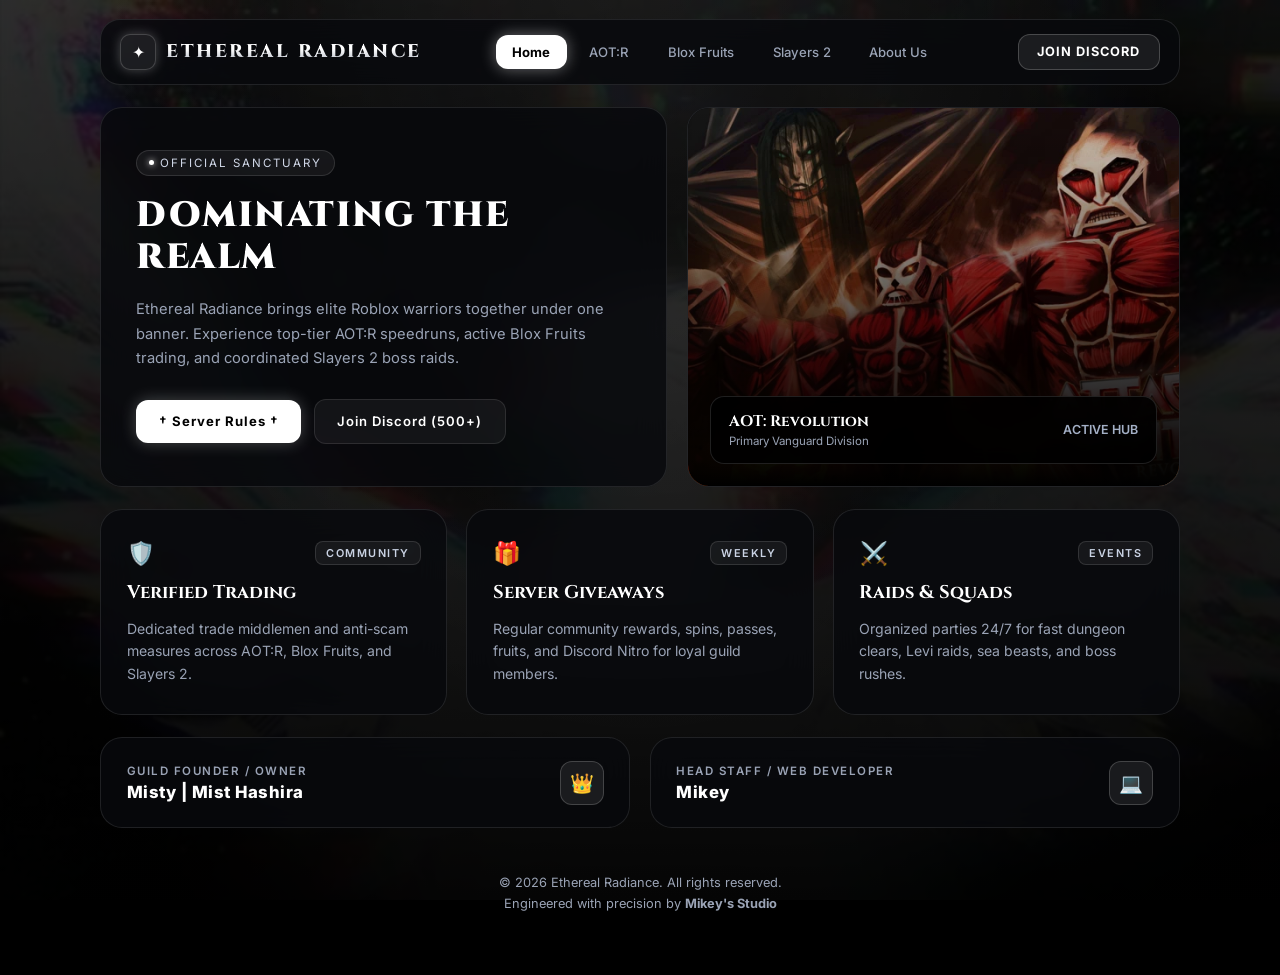
==== index.html @ 4329088b "Add files via upload" ====
<!DOCTYPE html>
<html lang="en">
<head>
  <meta charset="UTF-8">
  <meta name="viewport" content="width=device-width, initial-scale=1.0">
  <title>Ethereal Radiance | Official Community Hub</title>
  <link rel="preconnect" href="https://fonts.googleapis.com">
  <link rel="preconnect" href="https://fonts.gstatic.com" crossorigin>
  <link href="https://fonts.googleapis.com/css2?family=Cinzel:wght@600;700;900&family=Inter:wght@300;400;500;600;700&display=swap" rel="stylesheet">
  <link rel="stylesheet" href="style.css">
</head>
<body>

  <div class="wrapper">
    <!-- Navbar -->
    <nav>
      <a href="index.html" class="brand">
        <div class="brand-icon">✦</div>
        <div class="brand-title">ETHEREAL RADIANCE</div>
      </a>

      <div class="nav-links">
        <a href="index.html" class="nav-link active">Home</a>
        <a href="aotr.html" class="nav-link">AOT:R</a>
        <a href="bloxfruits.html" class="nav-link">Blox Fruits</a>
        <a href="slayer2.html" class="nav-link">Slayers 2</a>
        <a href="about.html" class="nav-link">About Us</a>
      </div>

      <a href="https://discord.gg/2vvDxJYGn" target="_blank" class="nav-cta">JOIN DISCORD</a>
    </nav>

    <!-- Bento Hero -->
    <div class="hero-bento">
      <div class="card hero-content">
        <div class="hero-tag"><span></span> Official Sanctuary</div>
        <h1 class="hero-title">Dominating The Realm</h1>
        <p class="hero-desc">
          Ethereal Radiance brings elite Roblox warriors together under one banner. Experience top-tier AOT:R speedruns, active Blox Fruits trading, and coordinated Slayers 2 boss raids.
        </p>

        <div class="btn-row">
          <button class="btn-primary" onclick="openModal('rulesModal')">† Server Rules †</button>
          <a href="https://discord.gg/2vvDxJYGn" target="_blank" class="btn-glass">Join Discord (500+)</a>
        </div>
      </div>

      <div class="card hero-visual">
        <img src="aotr.jpg" alt="AOT:R Preview" class="hero-img">
        <div class="hero-gradient"></div>
        <div class="visual-footer">
          <div>
            <div class="visual-badge-title">AOT: Revolution</div>
            <div class="visual-badge-sub">Primary Vanguard Division</div>
          </div>
          <span style="font-size: 0.78rem; font-weight: 600; color: #a4b0c6;">ACTIVE HUB</span>
        </div>
      </div>
    </div>

    <!-- Feature Bento Grid -->
    <div class="bottom-bento">
      <div class="card feature-card">
        <div class="feature-head">
          <span style="font-size: 1.4rem;">🛡️</span>
          <span class="feature-badge">COMMUNITY</span>
        </div>
        <h3 class="feature-title">Verified Trading</h3>
        <p class="feature-desc">Dedicated trade middlemen and anti-scam measures across AOT:R, Blox Fruits, and Slayers 2.</p>
      </div>

      <div class="card feature-card">
        <div class="feature-head">
          <span style="font-size: 1.4rem;">🎁</span>
          <span class="feature-badge">WEEKLY</span>
        </div>
        <h3 class="feature-title">Server Giveaways</h3>
        <p class="feature-desc">Regular community rewards, spins, passes, fruits, and Discord Nitro for loyal guild members.</p>
      </div>

      <div class="card feature-card">
        <div class="feature-head">
          <span style="font-size: 1.4rem;">⚔️</span>
          <span class="feature-badge">EVENTS</span>
        </div>
        <h3 class="feature-title">Raids & Squads</h3>
        <p class="feature-desc">Organized parties 24/7 for fast dungeon clears, Levi raids, sea beasts, and boss rushes.</p>
      </div>
    </div>

    <!-- Leadership Row -->
    <div class="staff-row">
      <div class="card staff-box">
        <div class="staff-info">
          <div class="staff-role">Guild Founder / Owner</div>
          <div class="staff-name">Misty | Mist Hashira</div>
        </div>
        <div class="staff-avatar">👑</div>
      </div>

      <div class="card staff-box">
        <div class="staff-info">
          <div class="staff-role">Head Staff / Web Developer</div>
          <div class="staff-name">Mikey</div>
        </div>
        <div class="staff-avatar">💻</div>
      </div>
    </div>

    <footer>
      <p>© 2026 Ethereal Radiance. All rights reserved.</p>
      <p style="margin-top: 6px;">Engineered with precision by <strong>Mikey's Studio</strong></p>
    </footer>
  </div>

  <!-- General Rules Modal -->
  <div class="modal-overlay" id="rulesModal">
    <div class="modal-box">
      <div class="modal-header">
        <div class="modal-title">Official Server Rules</div>
        <button class="modal-close" onclick="closeModal('rulesModal')">&times;</button>
      </div>
      
      <div class="rule-sec">
        <div class="rule-title">General Conduct</div>
        <ul class="rule-list">
          <li><span>»</span> Respect all members.</li>
          <li><span>»</span> No harassment or discrimination.</li>
          <li><span>»</span> Avoid unnecessary drama.</li>
        </ul>
      </div>

      <div class="rule-sec">
        <div class="rule-title">No Spam & Content</div>
        <ul class="rule-list">
          <li><span>»</span> No message flooding or excessive caps/emojis.</li>
          <li><span>»</span> No spam pings.</li>
          <li><span>»</span> Keep content appropriate (No NSFW).</li>
          <li><span>»</span> Follow Discord Terms of Service.</li>
        </ul>
      </div>

      <div class="rule-sec">
        <div class="rule-title">Server Etiquette & Safety</div>
        <ul class="rule-list">
          <li><span>»</span> No unauthorized advertising or unsolicited DM ads.</li>
          <li><span>»</span> No @everyone / @here abuse.</li>
          <li><span>»</span> Respect staff instructions and moderation.</li>
          <li><span>»</span> No scams, fraud, or impersonation. Keep trades honest.</li>
          <li><span>»</span> Do not leak personal info or share private messages without permission.</li>
        </ul>
      </div>
    </div>
  </div>

  <script>
    function openModal(id) { document.getElementById(id).classList.add('active'); }
    function closeModal(id) { document.getElementById(id).classList.remove('active'); }
    window.onclick = function(e) {
      if (e.target.classList.contains('modal-overlay')) {
        closeModal('rulesModal');
      }
    };
  </script>
</body>
</html>
---- style.css ----
:root {
  --bg: #000000;
  --card-bg: rgba(8, 9, 13, 0.82);
  --card-border: rgba(255, 255, 255, 0.1);
  --card-border-hover: rgba(255, 255, 255, 0.3);
  --text-muted: #9aa3b5;
  --glow: rgba(255, 255, 255, 0.25);
}

* {
  margin: 0;
  padding: 0;
  box-sizing: border-box;
  font-family: 'Inter', sans-serif;
}

body {
  background-color: var(--bg);
  background-image: 
    radial-gradient(ellipse at 50% -10%, rgba(255, 255, 255, 0.08) 0%, transparent 60%),
    linear-gradient(180deg, rgba(0, 0, 0, 0.82), rgba(0, 0, 0, 0.98)),
    url('bg.jpg');
  background-size: cover;
  background-position: center top;
  background-attachment: fixed;
  color: #ffffff;
  min-height: 100vh;
  display: flex;
  flex-direction: column;
  align-items: center;
  padding: 1.2rem 1rem 3.5rem;
  overflow-x: hidden;
}

.wrapper {
  width: 100%;
  max-width: 1080px;
  display: flex;
  flex-direction: column;
  gap: 1.4rem;
}

nav {
  width: 100%;
  background: var(--card-bg);
  border: 1px solid var(--card-border);
  backdrop-filter: blur(16px);
  -webkit-backdrop-filter: blur(16px);
  border-radius: 20px;
  padding: 0.85rem 1.2rem;
  display: flex;
  align-items: center;
  justify-content: space-between;
  gap: 1rem;
  flex-wrap: wrap;
}

.brand {
  display: flex;
  align-items: center;
  gap: 10px;
  text-decoration: none;
}

.brand-icon {
  width: 36px;
  height: 36px;
  border-radius: 10px;
  background: rgba(255, 255, 255, 0.08);
  border: 1px solid rgba(255, 255, 255, 0.18);
  display: grid;
  place-items: center;
  font-size: 1rem;
  box-shadow: 0 0 12px var(--glow);
  color: #fff;
}

.brand-title {
  font-family: 'Cinzel', serif;
  font-size: 1.15rem;
  font-weight: 800;
  letter-spacing: 2.5px;
  background: linear-gradient(180deg, #fff 40%, #a4abb8 100%);
  -webkit-background-clip: text;
  -webkit-text-fill-color: transparent;
}

.nav-links {
  display: flex;
  align-items: center;
  gap: 0.4rem;
  flex-wrap: wrap;
}

.nav-link {
  background: transparent;
  border: 1px solid transparent;
  color: var(--text-muted);
  padding: 0.5rem 0.95rem;
  border-radius: 12px;
  font-size: 0.82rem;
  font-weight: 500;
  text-decoration: none;
  transition: all 0.25s ease;
}

.nav-link:hover {
  color: #fff;
  background: rgba(255, 255, 255, 0.05);
}

.nav-link.active {
  background: #ffffff;
  color: #000000;
  font-weight: 700;
  box-shadow: 0 0 16px rgba(255, 255, 255, 0.4);
}

.nav-cta {
  background: rgba(255, 255, 255, 0.08);
  color: #fff;
  border: 1px solid rgba(255, 255, 255, 0.2);
  padding: 0.6rem 1.15rem;
  border-radius: 12px;
  font-size: 0.8rem;
  font-weight: 700;
  text-decoration: none;
  letter-spacing: 1px;
  transition: all 0.25s ease;
}

.nav-cta:hover {
  background: #ffffff;
  color: #000000;
  box-shadow: 0 0 20px rgba(255, 255, 255, 0.5);
}

.hero-bento {
  display: grid;
  grid-template-columns: 1.15fr 1fr;
  gap: 1.2rem;
}

@media (max-width: 820px) {
  .hero-bento {
    grid-template-columns: 1fr;
  }
}

.card {
  background: var(--card-bg);
  border: 1px solid var(--card-border);
  border-radius: 22px;
  backdrop-filter: blur(16px);
  -webkit-backdrop-filter: blur(16px);
  position: relative;
  overflow: hidden;
  transition: border-color 0.3s ease;
}

.card:hover {
  border-color: var(--card-border-hover);
}

.hero-content {
  padding: 2.2rem;
  display: flex;
  flex-direction: column;
  justify-content: center;
  gap: 1.2rem;
  min-height: 380px;
}

.hero-tag {
  align-self: flex-start;
  display: inline-flex;
  align-items: center;
  gap: 6px;
  font-size: 0.72rem;
  text-transform: uppercase;
  letter-spacing: 2px;
  padding: 5px 12px;
  border-radius: 999px;
  background: rgba(255, 255, 255, 0.06);
  border: 1px solid rgba(255, 255, 255, 0.12);
  color: #d1d8e8;
}

.hero-tag span {
  width: 5px;
  height: 5px;
  background: #fff;
  border-radius: 50%;
  box-shadow: 0 0 6px #fff;
}

.hero-title {
  font-family: 'Cinzel', serif;
  font-size: 2.2rem;
  line-height: 1.18;
  font-weight: 900;
  letter-spacing: 1.5px;
  text-transform: uppercase;
}

.hero-desc {
  font-size: 0.92rem;
  color: var(--text-muted);
  line-height: 1.65;
  max-width: 480px;
}

.btn-row {
  display: flex;
  align-items: center;
  gap: 0.8rem;
  flex-wrap: wrap;
  margin-top: 0.6rem;
}

.btn-primary {
  background: #ffffff;
  color: #000000;
  border: none;
  padding: 0.85rem 1.4rem;
  border-radius: 12px;
  font-weight: 700;
  font-size: 0.82rem;
  letter-spacing: 1px;
  cursor: pointer;
  text-decoration: none;
  display: inline-block;
  transition: all 0.25s ease;
  box-shadow: 0 0 16px rgba(255, 255, 255, 0.25);
}

.btn-primary:hover {
  box-shadow: 0 0 24px rgba(255, 255, 255, 0.5);
  transform: translateY(-2px);
}

.btn-glass {
  background: rgba(255, 255, 255, 0.05);
  color: #ffffff;
  border: 1px solid var(--card-border);
  padding: 0.85rem 1.4rem;
  border-radius: 12px;
  font-weight: 600;
  font-size: 0.82rem;
  letter-spacing: 1px;
  cursor: pointer;
  text-decoration: none;
  display: inline-block;
  transition: all 0.25s ease;
}

.btn-glass:hover {
  background: rgba(255, 255, 255, 0.1);
  border-color: rgba(255, 255, 255, 0.3);
}

.hero-visual {
  min-height: 380px;
  position: relative;
  display: flex;
  align-items: flex-end;
  padding: 1.4rem;
}

.hero-img {
  position: absolute;
  inset: 0;
  width: 100%;
  height: 100%;
  object-fit: cover;
  object-position: center;
}

.hero-gradient {
  position: absolute;
  inset: 0;
  background: linear-gradient(180deg, rgba(0,0,0,0.05) 0%, rgba(0,0,0,0.75) 65%, #000000 100%);
  z-index: 1;
}

.visual-footer {
  position: relative;
  z-index: 2;
  width: 100%;
  display: flex;
  justify-content: space-between;
  align-items: center;
  background: rgba(0, 0, 0, 0.88);
  backdrop-filter: blur(12px);
  padding: 0.9rem 1.1rem;
  border-radius: 14px;
  border: 1px solid rgba(255, 255, 255, 0.12);
}

.visual-badge-title {
  font-family: 'Cinzel', serif;
  font-size: 0.95rem;
  font-weight: 700;
  color: #ffffff;
}

.visual-badge-sub {
  font-size: 0.72rem;
  color: var(--text-muted);
  margin-top: 2px;
}

.bottom-bento {
  display: grid;
  grid-template-columns: repeat(3, 1fr);
  gap: 1.2rem;
}

@media (max-width: 820px) {
  .bottom-bento {
    grid-template-columns: 1fr;
  }
}

.feature-card {
  padding: 1.8rem 1.6rem;
  display: flex;
  flex-direction: column;
  gap: 0.8rem;
}

.feature-head {
  display: flex;
  justify-content: space-between;
  align-items: center;
}

.feature-badge {
  font-size: 0.68rem;
  letter-spacing: 1.5px;
  padding: 4px 10px;
  border-radius: 8px;
  background: rgba(255, 255, 255, 0.06);
  border: 1px solid rgba(255, 255, 255, 0.12);
  color: #cad3e4;
  font-weight: 600;
}

.feature-title {
  font-family: 'Cinzel', serif;
  font-size: 1.15rem;
  font-weight: 700;
  color: #ffffff;
}

.feature-desc {
  font-size: 0.88rem;
  color: var(--text-muted);
  line-height: 1.6;
}

.staff-row {
  display: grid;
  grid-template-columns: 1fr 1fr;
  gap: 1.2rem;
}

@media (max-width: 600px) {
  .staff-row {
    grid-template-columns: 1fr;
  }
}

.staff-box {
  padding: 1.4rem 1.6rem;
  display: flex;
  justify-content: space-between;
  align-items: center;
  gap: 1rem;
}

.staff-info {
  display: flex;
  flex-direction: column;
  gap: 4px;
}

.staff-role {
  font-size: 0.72rem;
  color: var(--text-muted);
  text-transform: uppercase;
  letter-spacing: 1.5px;
  font-weight: 600;
}

.staff-name {
  font-weight: 800;
  color: #ffffff;
  font-size: 1.05rem;
  letter-spacing: 0.5px;
}

.staff-avatar {
  min-width: 44px;
  height: 44px;
  border-radius: 12px;
  background: rgba(255, 255, 255, 0.08);
  border: 1px solid rgba(255, 255, 255, 0.18);
  display: grid;
  place-items: center;
  font-size: 1.2rem;
  flex-shrink: 0;
}

footer {
  text-align: center;
  padding: 1.5rem 1rem 0.5rem;
  font-size: 0.8rem;
  color: var(--text-muted);
}

/* Modal Popup Framework */
.modal-overlay {
  position: fixed;
  inset: 0;
  background: rgba(0, 0, 0, 0.88);
  backdrop-filter: blur(12px);
  -webkit-backdrop-filter: blur(12px);
  z-index: 999;
  display: none;
  align-items: center;
  justify-content: center;
  padding: 1.2rem;
}

.modal-overlay.active {
  display: flex;
}

.modal-box {
  background: #08090d;
  border: 1px solid rgba(255, 255, 255, 0.18);
  box-shadow: 0 0 50px rgba(0,0,0,0.9), 0 0 20px rgba(255,255,255,0.05);
  border-radius: 20px;
  width: 100%;
  max-width: 540px;
  max-height: 85vh;
  overflow-y: auto;
  padding: 1.6rem;
}

.modal-header {
  display: flex;
  justify-content: space-between;
  align-items: center;
  border-bottom: 1px solid rgba(255, 255, 255, 0.1);
  padding-bottom: 0.8rem;
  margin-bottom: 1.2rem;
}

.modal-title {
  font-family: 'Cinzel', serif;
  font-size: 1.2rem;
  letter-spacing: 2px;
  color: #fff;
}

.modal-close {
  background: transparent;
  border: none;
  color: var(--text-muted);
  font-size: 1.6rem;
  cursor: pointer;
  transition: color 0.2s;
}

.modal-close:hover {
  color: #ffffff;
}

.rule-sec {
  margin-bottom: 1.4rem;
}

.rule-title {
  font-family: 'Cinzel', serif;
  font-size: 0.95rem;
  color: #ffffff;
  margin-bottom: 0.5rem;
  letter-spacing: 1px;
}

.rule-list {
  list-style: none;
  display: flex;
  flex-direction: column;
  gap: 0.45rem;
}

.rule-list li {
  font-size: 0.83rem;
  color: #b3bccd;
  line-height: 1.5;
  display: flex;
  align-items: flex-start;
  gap: 8px;
}

.rule-list li span {
  color: #fff;
  font-weight: 700;
}
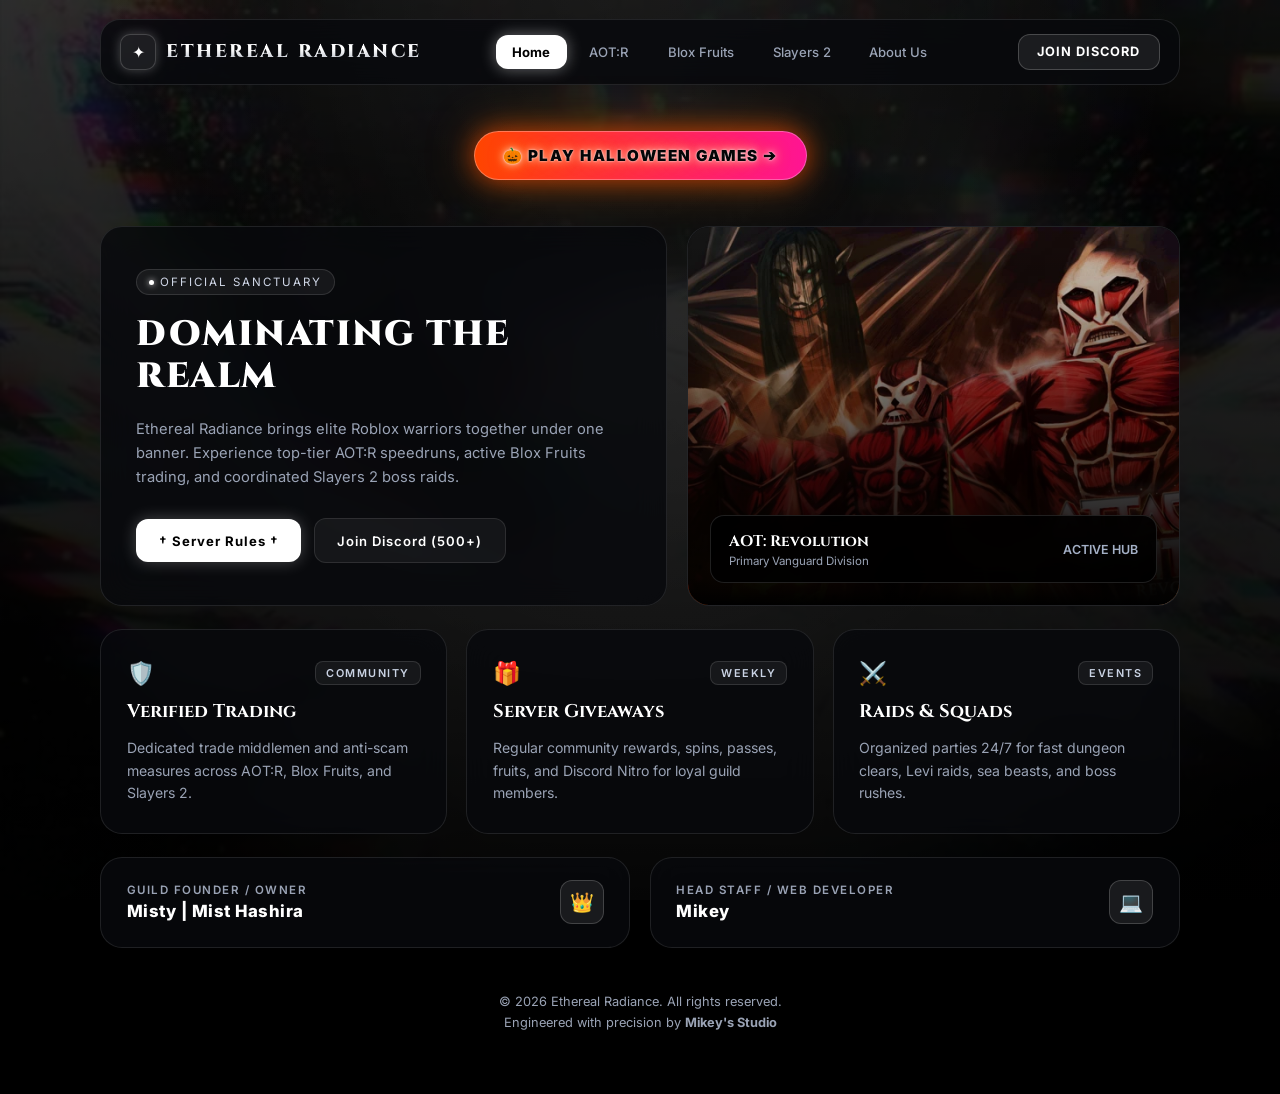
==== commit b6826104: "Update index.html" ====
--- a/index.html
+++ b/index.html
@@ -31,6 +31,13 @@
     </nav>
 
     <!-- Bento Hero -->
+    <!-- Halloween Animated Button -->
+<div style="margin: 1.5rem 0; text-align: center;">
+  <a href="https://etherealhalloween.vercel.app/" class="spooky-animated-btn" target="_blank">
+    <span class="btn-text">🎃 PLAY HALLOWEEN GAMES ➔</span>
+  </a>
+</div>
+
     <div class="hero-bento">
       <div class="card hero-content">
         <div class="hero-tag"><span></span> Official Sanctuary</div>
@@ -163,4 +170,5 @@
     };
   </script>
 </body>
-</html>
+          </html>
+        
--- a/style.css
+++ b/style.css
@@ -510,3 +510,59 @@
   color: #fff;
   font-weight: 700;
 }
+/* --- Animated Spooky Button --- */
+.spooky-animated-btn {
+  position: relative;
+  display: inline-flex;
+  align-items: center;
+  justify-content: center;
+  padding: 14px 28px;
+  border-radius: 50px;
+  text-decoration: none;
+  overflow: hidden;
+  cursor: pointer;
+  background: linear-gradient(
+    270deg,
+    #ff4500,
+    #ff8c00,
+    #ffd700,
+    #ff1493,
+    #ff4500
+  );
+  background-size: 400% 400%;
+  animation: liquidSpookyFlow 4s ease infinite;
+  box-shadow: 0 0 25px rgba(255, 69, 0, 0.65),
+              0 0 50px rgba(255, 140, 0, 0.35);
+  transition: all 0.3s cubic-bezier(0.175, 0.885, 0.32, 1.275);
+  border: 1px solid rgba(255, 255, 255, 0.3);
+}
+
+@keyframes liquidSpookyFlow {
+  0% { background-position: 0% 50%; }
+  50% { background-position: 100% 50%; }
+  100% { background-position: 0% 50%; }
+}
+
+.spooky-animated-btn .btn-text {
+  font-family: 'Inter', sans-serif;
+  font-size: 0.95rem;
+  font-weight: 900;
+  letter-spacing: 1.5px;
+  color: #050507;
+  text-shadow: 
+    0 0 2px #fff,
+    0 0 8px rgba(255, 255, 255, 0.8),
+    0 0 15px rgba(255, 140, 0, 0.9);
+  z-index: 2;
+}
+
+.spooky-animated-btn:hover {
+  transform: translateY(-3px) scale(1.04);
+  box-shadow: 0 0 35px rgba(255, 69, 0, 0.9),
+              0 0 70px rgba(255, 215, 0, 0.6);
+}
+
+.spooky-animated-btn:active {
+  transform: scale(0.97);
+    }
+    
